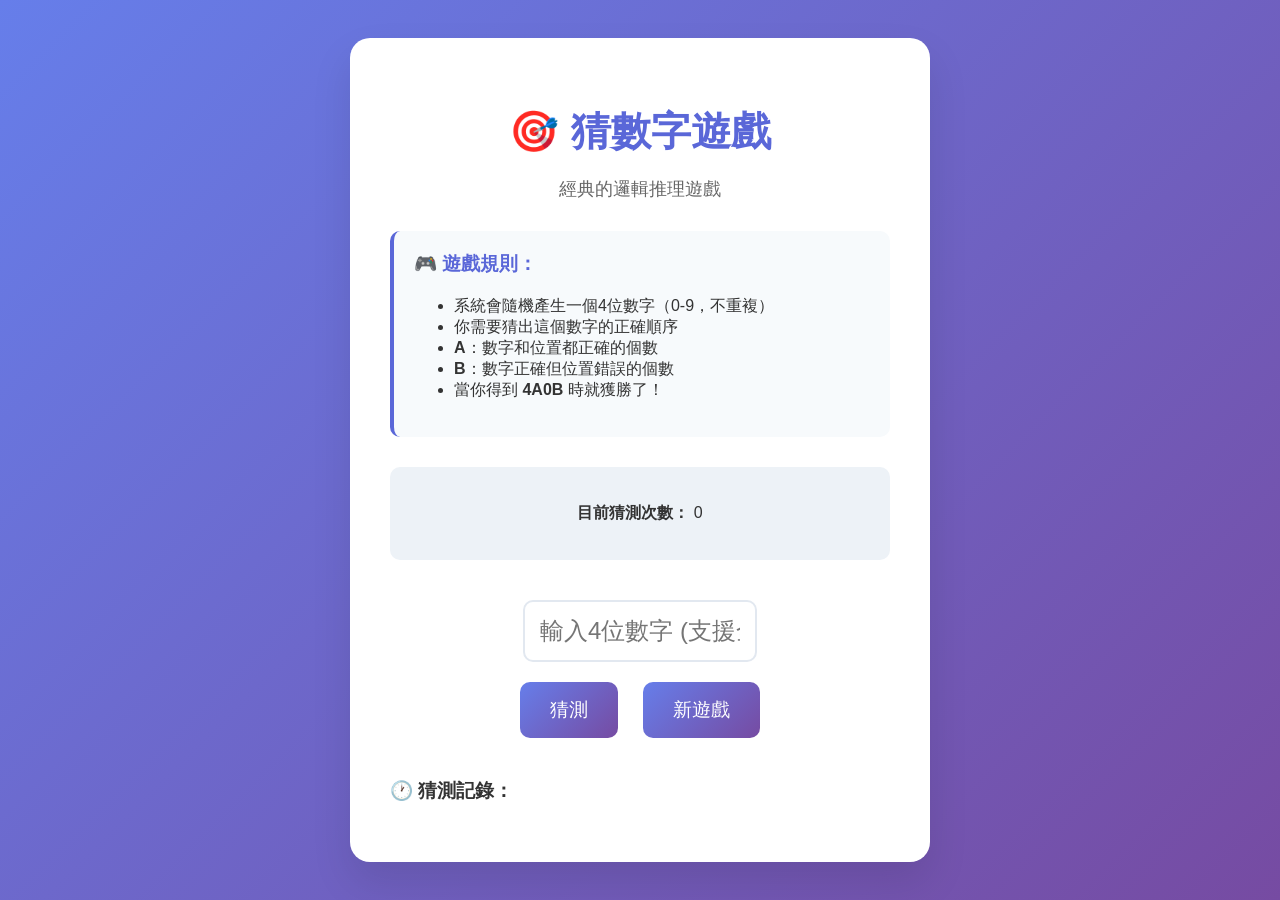
==== guess_number_game.html @ 5d415a22 "feat: 新增猜數字遊戲的 HTML 檔案" ====
<!DOCTYPE html>
<html lang="zh-TW">
<head>
    <meta charset="UTF-8">
    <meta name="viewport" content="width=device-width, initial-scale=1.0">
    <title>猜數字遊戲</title>
    <style>
        body {
            font-family: 'Arial', sans-serif;
            background: linear-gradient(135deg, #667eea 0%, #764ba2 100%);
            min-height: 100vh;
            margin: 0;
            display: flex;
            justify-content: center;
            align-items: center;
            color: #333;
        }
        
        .game-container {
            background: white;
            border-radius: 20px;
            padding: 40px;
            box-shadow: 0 20px 40px rgba(0,0,0,0.1);
            max-width: 500px;
            width: 90%;
            text-align: center;
        }
        
        h1 {
            color: #5a67d8;
            margin-bottom: 10px;
            font-size: 2.5em;
        }
        
        .subtitle {
            color: #666;
            margin-bottom: 30px;
            font-size: 1.1em;
        }
        
        .rules {
            background: #f7fafc;
            border-radius: 10px;
            padding: 20px;
            margin-bottom: 30px;
            text-align: left;
            border-left: 4px solid #5a67d8;
        }
        
        .rules h3 {
            color: #5a67d8;
            margin-top: 0;
        }
        
        .input-section {
            margin: 30px 0;
        }
        
        input {
            font-size: 1.5em;
            padding: 15px;
            border: 2px solid #e2e8f0;
            border-radius: 10px;
            width: 200px;
            text-align: center;
            margin: 10px;
            transition: border-color 0.3s;
        }
        
        input:focus {
            outline: none;
            border-color: #5a67d8;
            box-shadow: 0 0 0 3px rgba(90, 103, 216, 0.1);
        }
        
        button {
            background: linear-gradient(135deg, #667eea 0%, #764ba2 100%);
            color: white;
            border: none;
            padding: 15px 30px;
            font-size: 1.2em;
            border-radius: 10px;
            cursor: pointer;
            margin: 10px;
            transition: transform 0.2s, box-shadow 0.2s;
        }
        
        button:hover {
            transform: translateY(-2px);
            box-shadow: 0 10px 20px rgba(0,0,0,0.2);
        }
        
        button:disabled {
            background: #cbd5e0;
            cursor: not-allowed;
            transform: none;
            box-shadow: none;
        }
        
        .history {
            margin-top: 30px;
            text-align: left;
        }
        
        .history-item {
            background: #f8f9fa;
            border-radius: 8px;
            padding: 15px;
            margin: 10px 0;
            display: flex;
            justify-content: space-between;
            align-items: center;
            border-left: 4px solid #e2e8f0;
        }
        
        .guess-number {
            font-weight: bold;
            font-size: 1.2em;
            color: #2d3748;
        }
        
        .result {
            font-weight: bold;
        }
        
        .result.correct {
            color: #38a169;
        }
        
        .result.hint {
            color: #d69e2e;
        }
        
        .game-stats {
            background: #edf2f7;
            border-radius: 10px;
            padding: 20px;
            margin: 20px 0;
        }
        
        .success-message {
            background: linear-gradient(135deg, #48bb78, #38a169);
            color: white;
            padding: 20px;
            border-radius: 10px;
            margin: 20px 0;
            animation: celebration 0.6s ease-out;
        }
        
        @keyframes celebration {
            0% { transform: scale(0.8); opacity: 0; }
            50% { transform: scale(1.05); }
            100% { transform: scale(1); opacity: 1; }
        }
        
        .error-message {
            color: #e53e3e;
            background: #fed7d7;
            padding: 10px;
            border-radius: 5px;
            margin: 10px 0;
        }
    </style>
</head>
<body>
    <div class="game-container">
        <h1>🎯 猜數字遊戲</h1>
        <p class="subtitle">經典的邏輯推理遊戲</p>
        
        <div class="rules">
            <h3>🎮 遊戲規則：</h3>
            <ul>
                <li>系統會隨機產生一個4位數字（0-9，不重複）</li>
                <li>你需要猜出這個數字的正確順序</li>
                <li><strong>A</strong>：數字和位置都正確的個數</li>
                <li><strong>B</strong>：數字正確但位置錯誤的個數</li>
                <li>當你得到 <strong>4A0B</strong> 時就獲勝了！</li>
            </ul>
        </div>
        
        <div class="game-stats">
            <p><strong>目前猜測次數：</strong> <span id="guessCount">0</span></p>
        </div>
        
        <div class="input-section">
            <input type="text" id="guessInput" placeholder="輸入4位數字 (支援全形/半形)" maxlength="4">
            <br>
            <button onclick="makeGuess()">猜測</button>
            <button onclick="newGame()">新遊戲</button>
        </div>
        
        <div id="message"></div>
        
        <div class="history">
            <h3>🕐 猜測記錄：</h3>
            <div id="historyList"></div>
        </div>
    </div>

    <script>
        let answer = '';
        let guessCount = 0;
        let gameOver = false;
        
        // 生成隨機答案
        function generateAnswer() {
            let digits = [0, 1, 2, 3, 4, 5, 6, 7, 8, 9];
            let result = '';
            
            for (let i = 0; i < 4; i++) {
                let randomIndex = Math.floor(Math.random() * digits.length);
                result += digits[randomIndex];
                digits.splice(randomIndex, 1);
            }
            
            return result;
        }
        
        // 檢查猜測結果
        function checkGuess(guess, answer) {
            let A = 0; // 位置和數字都正確
            let B = 0; // 數字正確但位置錯誤
            
            // 先檢查A（位置和數字都正確）
            for (let i = 0; i < 4; i++) {
                if (guess[i] === answer[i]) {
                    A++;
                }
            }
            
            // 再檢查B（數字正確但位置錯誤）
            for (let i = 0; i < 4; i++) {
                if (guess[i] !== answer[i] && answer.includes(guess[i])) {
                    B++;
                }
            }
            
            return { A, B };
        }
        
        // 將全形數字轉換為半形數字
        function convertToHalfWidth(str) {
            return str.replace(/[０-９]/g, function(s) {
                return String.fromCharCode(s.charCodeAt(0) - 0xFEE0);
            });
        }
        
        // 驗證輸入
        function validateInput(input) {
            // 先轉換全形數字為半形數字
            input = convertToHalfWidth(input);
            
            if (input.length !== 4) {
                return '請輸入4位數字！';
            }
            
            if (!/^\d{4}$/.test(input)) {
                return '請只輸入數字！';
            }
            
            // 檢查是否有重複數字
            let digits = input.split('');
            let uniqueDigits = [...new Set(digits)];
            if (uniqueDigits.length !== 4) {
                return '數字不能重複！';
            }
            
            return null;
        }
        
        // 進行猜測
        function makeGuess() {
            if (gameOver) return;
            
            let input = document.getElementById('guessInput').value;
            // 轉換全形數字為半形數字
            input = convertToHalfWidth(input);
            
            let errorMsg = validateInput(input);
            
            if (errorMsg) {
                showMessage(errorMsg, 'error');
                return;
            }
            
            guessCount++;
            document.getElementById('guessCount').textContent = guessCount;
            
            let result = checkGuess(input, answer);
            
            // 添加到歷史記錄
            addToHistory(input, result.A, result.B);
            
            if (result.A === 4) {
                // 遊戲獲勝
                gameOver = true;
                showMessage(`🎉 恭喜你！你猜對了！答案就是 ${answer}！你總共猜了 ${guessCount} 次。`, 'success');
            } else {
                showMessage(`結果：${result.A}A${result.B}B，繼續加油！`, 'hint');
            }
            
            // 清空輸入框
            document.getElementById('guessInput').value = '';
        }
        
        // 顯示訊息
        function showMessage(text, type) {
            let messageDiv = document.getElementById('message');
            messageDiv.innerHTML = `<div class="${type === 'success' ? 'success-message' : type === 'error' ? 'error-message' : 'hint'}">${text}</div>`;
        }
        
        // 添加到歷史記錄
        function addToHistory(guess, A, B) {
            let historyList = document.getElementById('historyList');
            let historyItem = document.createElement('div');
            historyItem.className = 'history-item';
            
            let resultText = A === 4 ? '🎉 正確！' : `${A}A${B}B`;
            let resultClass = A === 4 ? 'correct' : 'hint';
            
            historyItem.innerHTML = `
                <span class="guess-number">${guess}</span>
                <span class="result ${resultClass}">${resultText}</span>
            `;
            
            historyList.appendChild(historyItem);
        }
        
        // 開始新遊戲
        function newGame() {
            answer = generateAnswer();
            guessCount = 0;
            gameOver = false;
            
            document.getElementById('guessCount').textContent = '0';
            document.getElementById('guessInput').value = '';
            document.getElementById('message').innerHTML = '';
            document.getElementById('historyList').innerHTML = '';
            
            console.log('新遊戲開始！答案是：' + answer); // 僅供測試用
        }
        
        // 監聽Enter鍵
        document.getElementById('guessInput').addEventListener('keypress', function(e) {
            if (e.key === 'Enter') {
                makeGuess();
            }
        });
        
        // 開始遊戲
        newGame();
    </script>
</body>
</html>
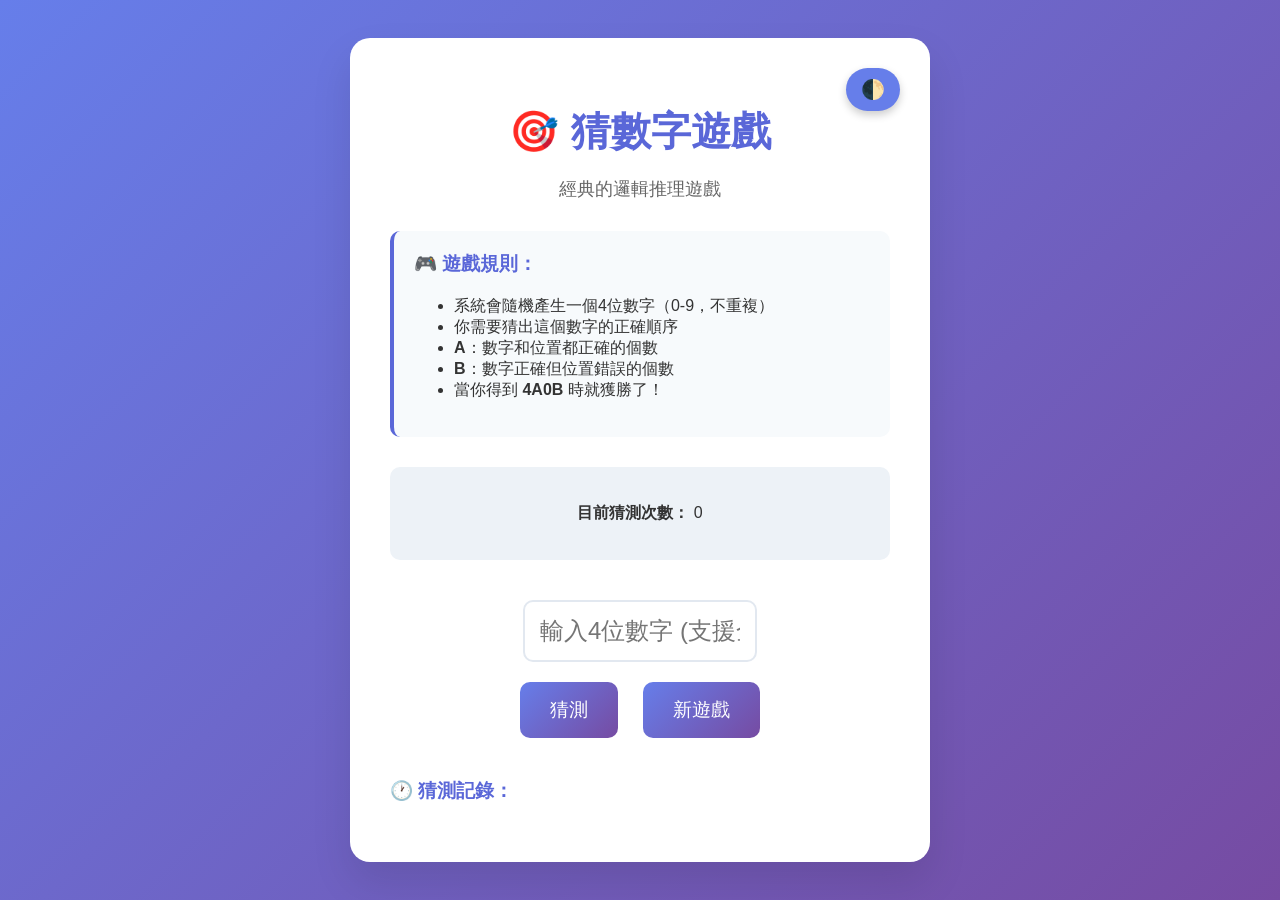
==== commit d88f7f38: "Add light/dark mode toggle to guess number game Co-authored-by: deryann <26877848+deryann@users.nore" ====
--- a/guess_number_game.html
+++ b/guess_number_game.html
@@ -5,51 +5,121 @@
     <meta name="viewport" content="width=device-width, initial-scale=1.0">
     <title>猜數字遊戲</title>
     <style>
+        :root {
+            /* Light Mode Colors */
+            --bg-gradient-start: #667eea;
+            --bg-gradient-end: #764ba2;
+            --container-bg: #ffffff;
+            --container-shadow: rgba(0,0,0,0.1);
+            --text-primary: #333333;
+            --text-secondary: #666666;
+            --heading-color: #5a67d8;
+            --rules-bg: #f7fafc;
+            --rules-border: #5a67d8;
+            --input-border: #e2e8f0;
+            --input-focus-shadow: rgba(90, 103, 216, 0.1);
+            --history-bg: #f8f9fa;
+            --history-border: #e2e8f0;
+            --history-text: #2d3748;
+            --stats-bg: #edf2f7;
+            --button-gradient-start: #667eea;
+            --button-gradient-end: #764ba2;
+            --button-disabled: #cbd5e0;
+        }
+        
+        body.dark-mode {
+            /* Dark Mode Colors */
+            --bg-gradient-start: #1a202c;
+            --bg-gradient-end: #2d3748;
+            --container-bg: #2d3748;
+            --container-shadow: rgba(0,0,0,0.3);
+            --text-primary: #e2e8f0;
+            --text-secondary: #a0aec0;
+            --heading-color: #90cdf4;
+            --rules-bg: #1a202c;
+            --rules-border: #90cdf4;
+            --input-border: #4a5568;
+            --input-focus-shadow: rgba(144, 205, 244, 0.2);
+            --history-bg: #1a202c;
+            --history-border: #4a5568;
+            --history-text: #e2e8f0;
+            --stats-bg: #1a202c;
+            --button-gradient-start: #3182ce;
+            --button-gradient-end: #2c5282;
+            --button-disabled: #4a5568;
+        }
+        
         body {
             font-family: 'Arial', sans-serif;
-            background: linear-gradient(135deg, #667eea 0%, #764ba2 100%);
+            background: linear-gradient(135deg, var(--bg-gradient-start) 0%, var(--bg-gradient-end) 100%);
             min-height: 100vh;
             margin: 0;
             display: flex;
             justify-content: center;
             align-items: center;
-            color: #333;
+            color: var(--text-primary);
+            transition: background 0.3s ease, color 0.3s ease;
         }
         
         .game-container {
-            background: white;
+            background: var(--container-bg);
             border-radius: 20px;
             padding: 40px;
-            box-shadow: 0 20px 40px rgba(0,0,0,0.1);
+            box-shadow: 0 20px 40px var(--container-shadow);
             max-width: 500px;
             width: 90%;
             text-align: center;
+            position: relative;
+            transition: background 0.3s ease, box-shadow 0.3s ease;
+        }
+        
+        .theme-toggle {
+            position: absolute;
+            top: 20px;
+            right: 20px;
+            background: var(--button-gradient-start);
+            border: none;
+            border-radius: 50px;
+            padding: 10px 15px;
+            cursor: pointer;
+            font-size: 1.2em;
+            transition: transform 0.2s, box-shadow 0.2s;
+            box-shadow: 0 4px 8px rgba(0,0,0,0.2);
+        }
+        
+        .theme-toggle:hover {
+            transform: scale(1.1);
+            box-shadow: 0 6px 12px rgba(0,0,0,0.3);
         }
         
         h1 {
-            color: #5a67d8;
+            color: var(--heading-color);
             margin-bottom: 10px;
             font-size: 2.5em;
+            transition: color 0.3s ease;
         }
         
         .subtitle {
-            color: #666;
+            color: var(--text-secondary);
             margin-bottom: 30px;
             font-size: 1.1em;
+            transition: color 0.3s ease;
         }
         
         .rules {
-            background: #f7fafc;
+            background: var(--rules-bg);
             border-radius: 10px;
             padding: 20px;
             margin-bottom: 30px;
             text-align: left;
-            border-left: 4px solid #5a67d8;
+            border-left: 4px solid var(--rules-border);
+            transition: background 0.3s ease, border-color 0.3s ease;
         }
         
         .rules h3 {
-            color: #5a67d8;
+            color: var(--heading-color);
             margin-top: 0;
+            transition: color 0.3s ease;
         }
         
         .input-section {
@@ -59,22 +129,24 @@
         input {
             font-size: 1.5em;
             padding: 15px;
-            border: 2px solid #e2e8f0;
+            border: 2px solid var(--input-border);
             border-radius: 10px;
             width: 200px;
             text-align: center;
             margin: 10px;
-            transition: border-color 0.3s;
+            transition: border-color 0.3s, background 0.3s ease, color 0.3s ease;
+            background: var(--container-bg);
+            color: var(--text-primary);
         }
         
         input:focus {
             outline: none;
-            border-color: #5a67d8;
-            box-shadow: 0 0 0 3px rgba(90, 103, 216, 0.1);
+            border-color: var(--heading-color);
+            box-shadow: 0 0 0 3px var(--input-focus-shadow);
         }
         
         button {
-            background: linear-gradient(135deg, #667eea 0%, #764ba2 100%);
+            background: linear-gradient(135deg, var(--button-gradient-start) 0%, var(--button-gradient-end) 100%);
             color: white;
             border: none;
             padding: 15px 30px;
@@ -82,7 +154,7 @@
             border-radius: 10px;
             cursor: pointer;
             margin: 10px;
-            transition: transform 0.2s, box-shadow 0.2s;
+            transition: transform 0.2s, box-shadow 0.2s, background 0.3s ease;
         }
         
         button:hover {
@@ -91,7 +163,7 @@
         }
         
         button:disabled {
-            background: #cbd5e0;
+            background: var(--button-disabled);
             cursor: not-allowed;
             transform: none;
             box-shadow: none;
@@ -102,21 +174,28 @@
             text-align: left;
         }
         
+        .history h3 {
+            color: var(--heading-color);
+            transition: color 0.3s ease;
+        }
+        
         .history-item {
-            background: #f8f9fa;
+            background: var(--history-bg);
             border-radius: 8px;
             padding: 15px;
             margin: 10px 0;
             display: flex;
             justify-content: space-between;
             align-items: center;
-            border-left: 4px solid #e2e8f0;
+            border-left: 4px solid var(--history-border);
+            transition: background 0.3s ease, border-color 0.3s ease;
         }
         
         .guess-number {
             font-weight: bold;
             font-size: 1.2em;
-            color: #2d3748;
+            color: var(--history-text);
+            transition: color 0.3s ease;
         }
         
         .result {
@@ -132,10 +211,11 @@
         }
         
         .game-stats {
-            background: #edf2f7;
+            background: var(--stats-bg);
             border-radius: 10px;
             padding: 20px;
             margin: 20px 0;
+            transition: background 0.3s ease;
         }
         
         .success-message {
@@ -164,6 +244,7 @@
 </head>
 <body>
     <div class="game-container">
+        <button class="theme-toggle" onclick="toggleTheme()" title="切換主題">🌓</button>
         <h1>🎯 猜數字遊戲</h1>
         <p class="subtitle">經典的邏輯推理遊戲</p>
         
@@ -202,6 +283,33 @@
         let guessCount = 0;
         let gameOver = false;
         
+        // 主題切換功能
+        function toggleTheme() {
+            const body = document.body;
+            const themeButton = document.querySelector('.theme-toggle');
+            
+            if (body.classList.contains('dark-mode')) {
+                body.classList.remove('dark-mode');
+                themeButton.textContent = '🌓';
+                localStorage.setItem('theme', 'light');
+            } else {
+                body.classList.add('dark-mode');
+                themeButton.textContent = '☀️';
+                localStorage.setItem('theme', 'dark');
+            }
+        }
+        
+        // 載入保存的主題設定
+        function loadTheme() {
+            const savedTheme = localStorage.getItem('theme');
+            const themeButton = document.querySelector('.theme-toggle');
+            
+            if (savedTheme === 'dark') {
+                document.body.classList.add('dark-mode');
+                themeButton.textContent = '☀️';
+            }
+        }
+        
         // 生成隨機答案
         function generateAnswer() {
             let digits = [0, 1, 2, 3, 4, 5, 6, 7, 8, 9];
@@ -347,6 +455,9 @@
             }
         });
         
+        // 載入主題設定
+        loadTheme();
+        
         // 開始遊戲
         newGame();
     </script>
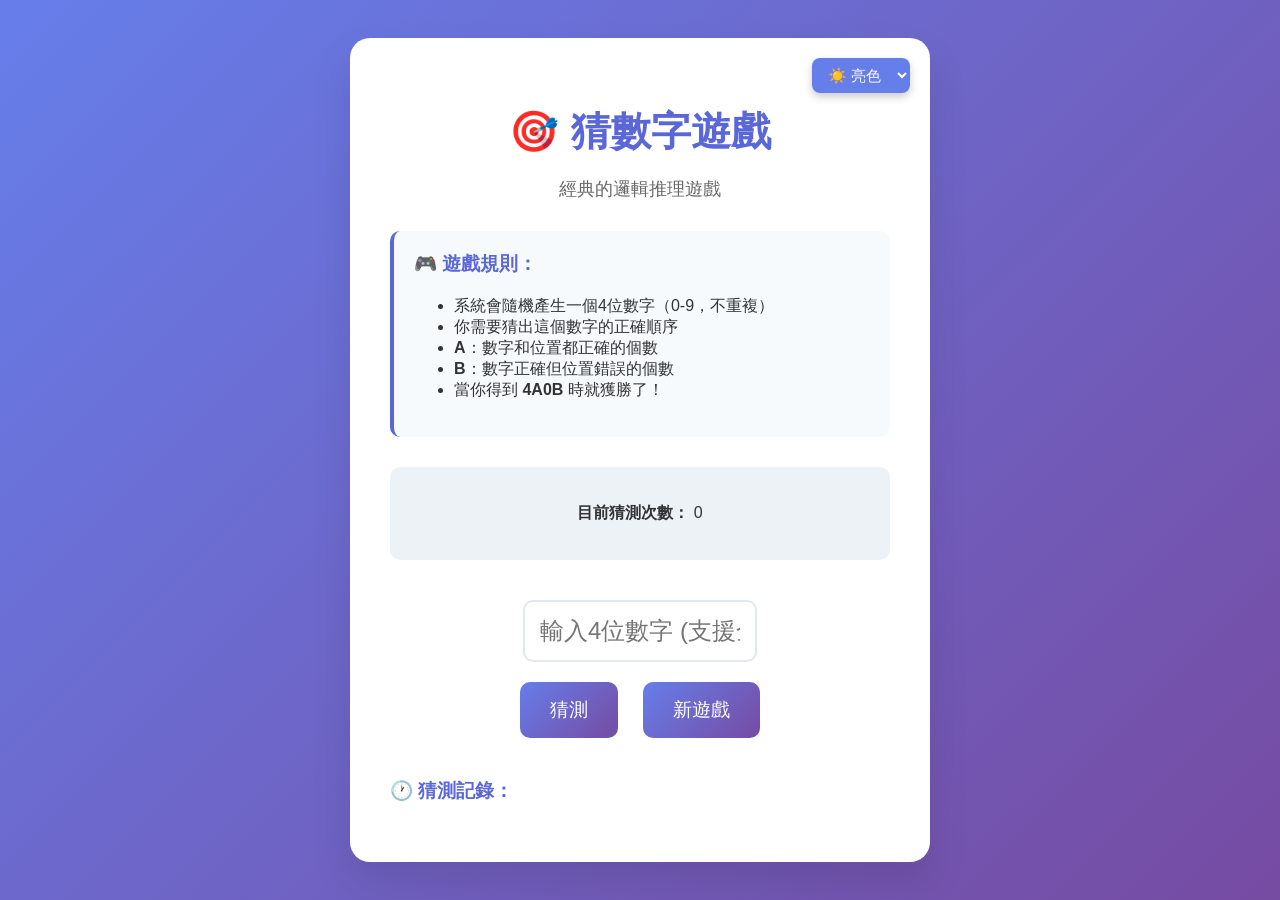
==== commit d06407c1: "Add teal theme and replace toggle button with dropdown selector Co-authored-by: deryann <26877848+de" ====
--- a/guess_number_game.html
+++ b/guess_number_game.html
@@ -49,6 +49,28 @@
             --button-disabled: #4a5568;
         }
         
+        body.teal-mode {
+            /* Teal/Blue-Green Mode Colors */
+            --bg-gradient-start: #d4e4d8;
+            --bg-gradient-end: #bde5c8;
+            --container-bg: #f5f9f6;
+            --container-shadow: rgba(147, 191, 199, 0.2);
+            --text-primary: #2d4a3d;
+            --text-secondary: #5a7a6a;
+            --heading-color: #93BFC7;
+            --rules-bg: #e8f4ee;
+            --rules-border: #93BFC7;
+            --input-border: #a8d5ba;
+            --input-focus-shadow: rgba(147, 191, 199, 0.2);
+            --history-bg: #e8f4ee;
+            --history-border: #93BFC7;
+            --history-text: #2d4a3d;
+            --stats-bg: #d4e8dc;
+            --button-gradient-start: #7bb5a8;
+            --button-gradient-end: #93BFC7;
+            --button-disabled: #c5d9cf;
+        }
+        
         body {
             font-family: 'Arial', sans-serif;
             background: linear-gradient(135deg, var(--bg-gradient-start) 0%, var(--bg-gradient-end) 100%);
@@ -79,12 +101,14 @@
             right: 20px;
             background: var(--button-gradient-start);
             border: none;
-            border-radius: 50px;
-            padding: 10px 15px;
+            border-radius: 8px;
+            padding: 8px 12px;
             cursor: pointer;
-            font-size: 1.2em;
+            font-size: 0.95em;
             transition: transform 0.2s, box-shadow 0.2s;
             box-shadow: 0 4px 8px rgba(0,0,0,0.2);
+            color: white;
+            font-weight: 500;
         }
         
         .theme-toggle:hover {
@@ -244,7 +268,11 @@
 </head>
 <body>
     <div class="game-container">
-        <button class="theme-toggle" onclick="toggleTheme()" title="切換主題">🌓</button>
+        <select class="theme-toggle" onchange="changeTheme(this.value)" title="選擇主題">
+            <option value="light">☀️ 亮色</option>
+            <option value="dark">🌙 暗色</option>
+            <option value="teal">🌊 藍綠</option>
+        </select>
         <h1>🎯 猜數字遊戲</h1>
         <p class="subtitle">經典的邏輯推理遊戲</p>
         
@@ -284,30 +312,34 @@
         let gameOver = false;
         
         // 主題切換功能
-        function toggleTheme() {
+        function changeTheme(theme) {
             const body = document.body;
-            const themeButton = document.querySelector('.theme-toggle');
-            
-            if (body.classList.contains('dark-mode')) {
-                body.classList.remove('dark-mode');
-                themeButton.textContent = '🌓';
-                localStorage.setItem('theme', 'light');
-            } else {
+            
+            // Remove all theme classes
+            body.classList.remove('dark-mode', 'teal-mode');
+            
+            // Add the selected theme class
+            if (theme === 'dark') {
                 body.classList.add('dark-mode');
-                themeButton.textContent = '☀️';
-                localStorage.setItem('theme', 'dark');
-            }
+            } else if (theme === 'teal') {
+                body.classList.add('teal-mode');
+            }
+            // 'light' is the default, no class needed
+            
+            // Save theme to localStorage
+            localStorage.setItem('theme', theme);
         }
         
         // 載入保存的主題設定
         function loadTheme() {
-            const savedTheme = localStorage.getItem('theme');
-            const themeButton = document.querySelector('.theme-toggle');
-            
-            if (savedTheme === 'dark') {
-                document.body.classList.add('dark-mode');
-                themeButton.textContent = '☀️';
-            }
+            const savedTheme = localStorage.getItem('theme') || 'light';
+            const themeSelect = document.querySelector('.theme-toggle');
+            
+            // Set the dropdown value
+            themeSelect.value = savedTheme;
+            
+            // Apply the theme
+            changeTheme(savedTheme);
         }
         
         // 生成隨機答案
